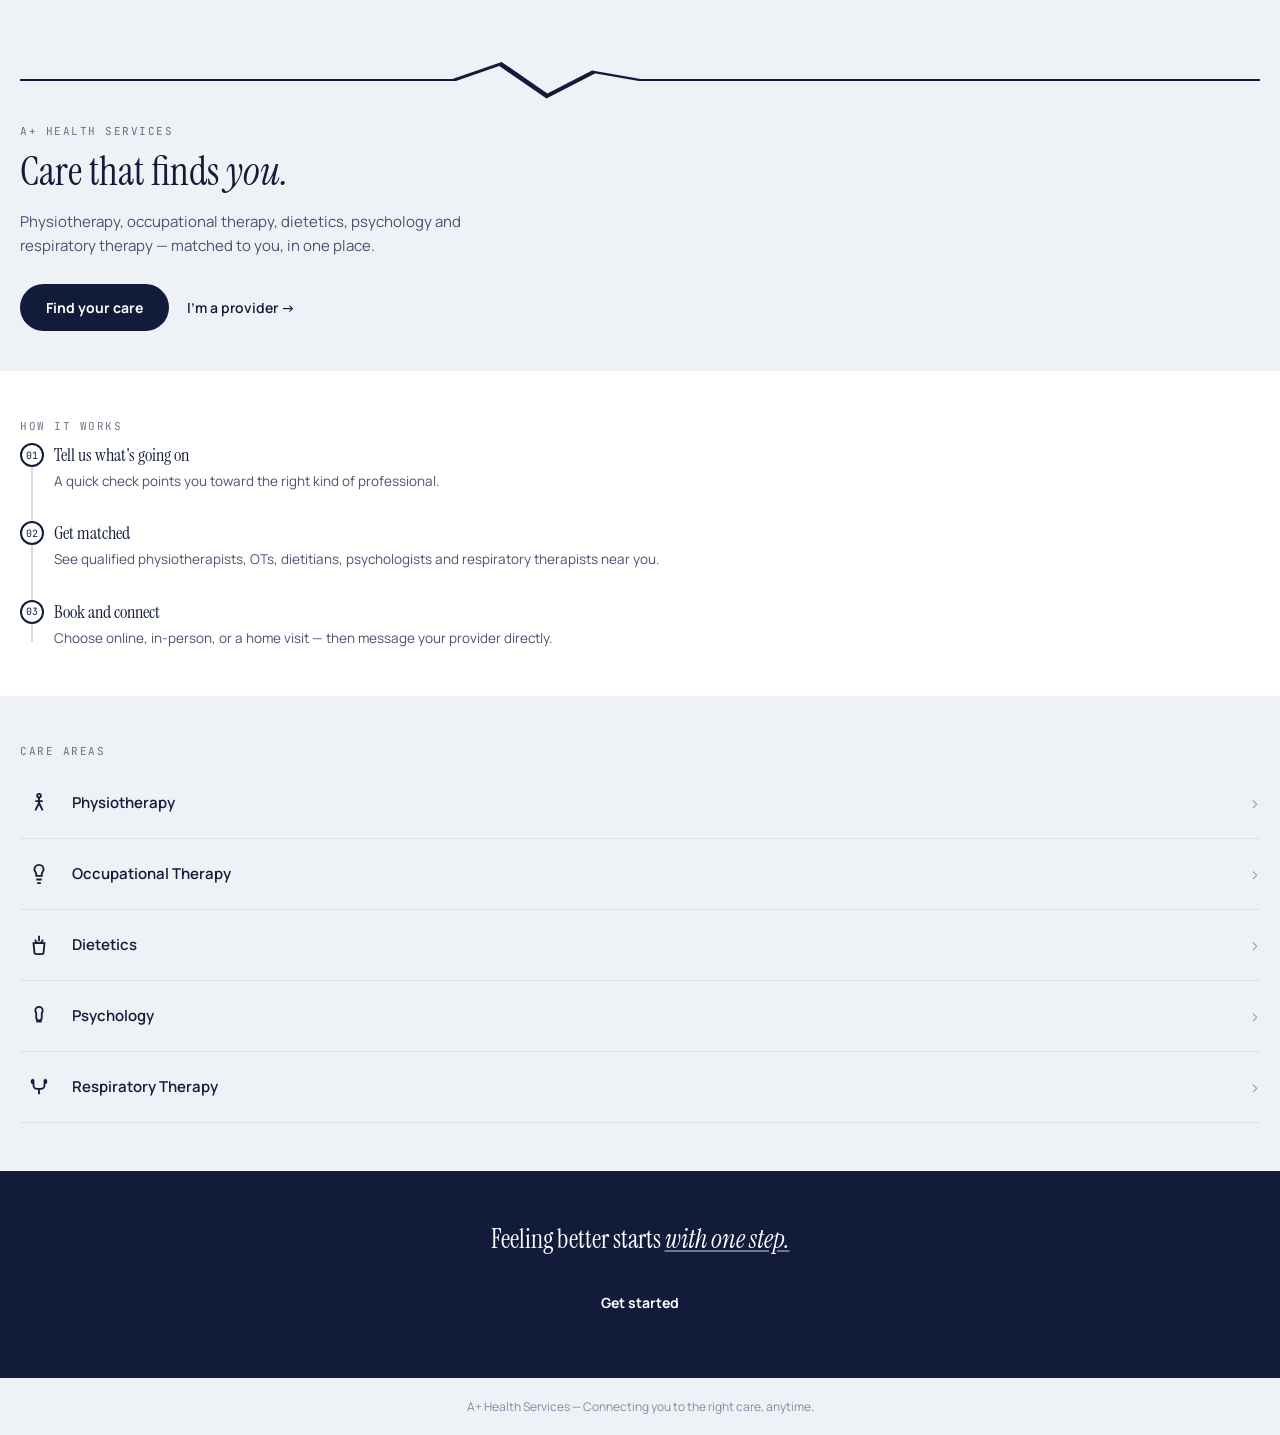
==== index.html @ b4c4f998 "Add files via upload" ====
<!DOCTYPE html>
<html lang="en">
<head>
<meta charset="UTF-8">
<meta name="viewport" content="width=device-width, initial-scale=1.0">
<link rel="icon" type="image/svg+xml" href="icon.svg">
<title>A+ Health Services</title>
<link href="https://fonts.googleapis.com/css2?family=Instrument+Serif:ital@0;1&family=Manrope:wght@400;500;600;700&family=JetBrains+Mono:wght@500&display=swap" rel="stylesheet">
<link rel="stylesheet" href="style.css">
</head>
<body class="landing">

<section class="hero">
  <svg class="pulse" viewBox="0 0 400 50" preserveAspectRatio="none">
    <path d="M0 25 H140 L155 5 L170 45 L185 15 L200 25 H400" fill="none" stroke="#131B3A" stroke-width="2.5"/>
  </svg>
  <p class="eyebrow">A+ HEALTH SERVICES</p>
  <h1>Care that finds <em>you.</em></h1>
  <p class="hero-sub">Physiotherapy, occupational therapy, dietetics, psychology and respiratory therapy — matched to you, in one place.</p>
  <div class="hero-actions">
    <a href="login.html" class="btn-primary">Find your care</a>
    <a href="provider.html" class="btn-text">I'm a provider →</a>
  </div>
</section>

<section class="journey">
  <p class="eyebrow">HOW IT WORKS</p>
  <div class="journey-line">
    <div class="step">
      <span class="num">01</span>
      <div>
        <h3>Tell us what's going on</h3>
        <p>A quick check points you toward the right kind of professional.</p>
      </div>
    </div>
    <div class="step">
      <span class="num">02</span>
      <div>
        <h3>Get matched</h3>
        <p>See qualified physiotherapists, OTs, dietitians, psychologists and respiratory therapists near you.</p>
      </div>
    </div>
    <div class="step">
      <span class="num">03</span>
      <div>
        <h3>Book and connect</h3>
        <p>Choose online, in-person, or a home visit — then message your provider directly.</p>
      </div>
    </div>
  </div>
</section>

<section class="areas">
  <p class="eyebrow">CARE AREAS</p>

  <div class="area-row">
    <span class="area-icon"><svg width="22" height="22" viewBox="0 0 24 24" fill="none" stroke="#131B3A" stroke-width="2"><circle cx="12" cy="4" r="2"/><path d="M12 6v6l-4 8M12 12l4 8M8 10h8"/></svg></span>
    <span class="area-name">Physiotherapy</span>
    <span class="chev">›</span>
  </div>

  <div class="area-row">
    <span class="area-icon"><svg width="22" height="22" viewBox="0 0 24 24" fill="none" stroke="#131B3A" stroke-width="2"><path d="M12 2a5 5 0 0 1 5 5c0 2-2 3-2 5v2H9v-2c0-2-2-3-2-5a5 5 0 0 1 5-5z"/><path d="M9 18h6M10 22h4"/></svg></span>
    <span class="area-name">Occupational Therapy</span>
    <span class="chev">›</span>
  </div>

  <div class="area-row">
    <span class="area-icon"><svg width="22" height="22" viewBox="0 0 24 24" fill="none" stroke="#131B3A" stroke-width="2"><path d="M12 2v6M8 6a4 4 0 0 0 8 0M6 10h12l-1 10a2 2 0 0 1-2 2H9a2 2 0 0 1-2-2z"/></svg></span>
    <span class="area-name">Dietetics</span>
    <span class="chev">›</span>
  </div>

  <div class="area-row">
    <span class="area-icon"><svg width="22" height="22" viewBox="0 0 24 24" fill="none" stroke="#131B3A" stroke-width="2"><path d="M12 2a4 4 0 0 1 4 4c0 1.5-1 2-1 3.5V14a3 3 0 0 1-6 0v-4.5C9 8 8 7.5 8 6a4 4 0 0 1 4-4z"/><path d="M9 18h6"/></svg></span>
    <span class="area-name">Psychology</span>
    <span class="chev">›</span>
  </div>

  <div class="area-row">
    <span class="area-icon"><svg width="22" height="22" viewBox="0 0 24 24" fill="none" stroke="#131B3A" stroke-width="2"><path d="M6 4v6a4 4 0 0 0 4 4h4a4 4 0 0 0 4-4V4M6 4a2 2 0 1 0 0 4M18 4a2 2 0 1 1 0 4M12 14v6"/></svg></span>
    <span class="area-name">Respiratory Therapy</span>
    <span class="chev">›</span>
  </div>

</section>

<section class="cta-footer">
  <h2>Feeling better starts <em>with one step.</em></h2>
  <a href="login.html" class="btn-primary">Get started</a>
</section>

<footer class="site-footer">
  <p>A+ Health Services — Connecting you to the right care, anytime.</p>
</footer>

</body>
</html>
---- style.css ----
* { box-sizing: border-box; margin: 0; padding: 0; }
body {
  font-family: 'Manrope', sans-serif;
  background: #EEF1F6;
  color: #131B3A;
}

em { font-style: italic; font-family: 'Instrument Serif', serif; color: #131B3A; }

.eyebrow {
  font-family: 'JetBrains Mono', monospace;
  font-size: 11px;
  letter-spacing: 1.5px;
  color: #131B3A;
  opacity: 0.6;
  margin-bottom: 10px;
}

/* ---------- Landing page ---------- */
.hero { padding: 60px 20px 40px; position: relative; }
.pulse { width: 100%; height: 40px; margin-bottom: 24px; display: block; }
.hero h1 {
  font-family: 'Instrument Serif', serif;
  font-size: 40px;
  font-weight: 400;
  line-height: 1.15;
  margin-bottom: 16px;
}
.hero-sub {
  font-size: 15px;
  line-height: 1.6;
  color: #4A5170;
  margin-bottom: 26px;
  max-width: 480px;
}
.hero-actions { display: flex; align-items: center; gap: 18px; flex-wrap: wrap; }

.btn-primary {
  display: inline-block;
  background: #131B3A;
  color: #FFFFFF;
  font-weight: 700;
  font-size: 14px;
  padding: 14px 26px;
  border-radius: 999px;
  text-decoration: none;
}
.btn-text {
  font-size: 14px;
  font-weight: 600;
  color: #131B3A;
  text-decoration: none;
}

.journey { background: #FFFFFF; padding: 48px 20px; }
.journey-line {
  position: relative;
  padding-left: 34px;
  margin-top: 10px;
}
.journey-line::before {
  content: '';
  position: absolute;
  left: 11px;
  top: 6px;
  bottom: 6px;
  width: 2px;
  background: #131B3A;
  opacity: 0.15;
}
.step { position: relative; margin-bottom: 30px; }
.step:last-child { margin-bottom: 0; }
.step .num {
  position: absolute;
  left: -34px;
  top: 0;
  width: 24px;
  height: 24px;
  border-radius: 50%;
  background: #FFFFFF;
  border: 2px solid #131B3A;
  display: flex;
  align-items: center;
  justify-content: center;
  font-family: 'JetBrains Mono', monospace;
  font-size: 10px;
  color: #131B3A;
}
.step h3 {
  font-family: 'Instrument Serif', serif;
  font-size: 18px;
  font-weight: 400;
  margin-bottom: 4px;
}
.step p { font-size: 13.5px; color: #4A5170; line-height: 1.5; }

.areas { padding: 48px 20px; }
.area-row {
  display: flex;
  align-items: center;
  gap: 14px;
  padding: 16px 0;
  border-bottom: 1px solid rgba(19,27,58,0.08);
}
.area-icon {
  width: 38px; height: 38px;
  background: #EEF1F6;
  border-radius: 10px;
  display: flex; align-items: center; justify-content: center;
  flex-shrink: 0;
}
.area-name { font-weight: 600; font-size: 15px; flex: 1; }
.chev { color: #9AA1BD; font-size: 18px; }

.cta-footer {
  background: #131B3A;
  color: #FFFFFF;
  text-align: center;
  padding: 52px 20px;
}
.cta-footer h2 {
  font-family: 'Instrument Serif', serif;
  font-size: 26px;
  font-weight: 400;
  margin-bottom: 22px;
  line-height: 1.3;
}
.cta-footer em { color: #FFFFFF; text-decoration: underline; text-decoration-color: rgba(255,255,255,0.4); }

.site-footer {
  text-align: center;
  padding: 20px;
  font-size: 12px;
  color: #7A8FA6;
}

/* ---------- App screens (home.html etc.) ---------- */
body:not(.landing):not(.chatpage) { padding-bottom: 70px; }

.topbar { background: #131B3A; color: white; padding: 24px 16px; }
.topbar h1 { font-family: 'Instrument Serif', serif; font-size: 24px; font-weight: 400; }
.tagline { font-size: 13px; opacity: 0.8; margin-top: 4px; }

.search { padding: 16px; }
.search input {
  width: 100%; padding: 12px; border-radius: 12px;
  border: 1px solid #ccc; font-size: 15px; font-family: 'Manrope', sans-serif;
}

.services { padding: 0 16px; }
.services h2 { font-family: 'Instrument Serif', serif; font-size: 19px; font-weight: 400; margin-bottom: 12px; }

.grid { display: grid; grid-template-columns: 1fr 1fr; gap: 12px; }
.card {
  background: white; border-radius: 14px; padding: 16px;
  text-align: center; box-shadow: 0 1px 4px rgba(0,0,0,0.06);
}
.card .icon { margin-bottom: 8px; display: flex; justify-content: center; }
.card h3 { font-family: 'Manrope', sans-serif; font-weight: 700; font-size: 14px; color: #131B3A; }

.bottomnav {
  position: fixed; bottom: 0; left: 0; right: 0;
  background: white; display: flex; justify-content: space-around;
  padding: 10px 0; border-top: 1px solid #ddd;
}
.bottomnav button {
  background: none; border: none; font-size: 12px; color: #444;
  font-family: 'Manrope', sans-serif;
}
.bottomnav-link {
  background: none; border: none; font-size: 12px; color: #444;
  font-family: 'Manrope', sans-serif; text-decoration: none;
}

/* ---------- AI Health Hub chat ---------- */
body.chatpage {
  display: flex;
  flex-direction: column;
  height: 100vh;
}
.chat-header {
  background: #131B3A;
  color: #FFFFFF;
  padding: 20px 16px;
  display: flex;
  align-items: center;
  gap: 14px;
  flex-shrink: 0;
}
.chat-header .back {
  color: #FFFFFF;
  text-decoration: none;
  font-size: 20px;
}
.chat-header h1 { font-family: 'Instrument Serif', serif; font-size: 20px; font-weight: 400; }
.chat-header .tagline { font-size: 12px; opacity: 0.75; margin-top: 2px; }

.disclaimer {
  background: #FFF4E5;
  color: #8A5A00;
  font-size: 12px;
  line-height: 1.4;
  padding: 10px 16px;
  flex-shrink: 0;
}

.chat-window {
  flex: 1;
  overflow-y: auto;
  padding: 16px;
  display: flex;
  flex-direction: column;
  gap: 12px;
}

.msg { max-width: 82%; padding: 12px 14px; border-radius: 14px; font-size: 14px; line-height: 1.5; }
.msg.ai {
  background: #FFFFFF;
  border: 1px solid rgba(19,27,58,0.08);
  align-self: flex-start;
  border-bottom-left-radius: 4px;
}
.msg.user {
  background: #131B3A;
  color: #FFFFFF;
  align-self: flex-end;
  border-bottom-right-radius: 4px;
}

.chat-input {
  display: flex;
  gap: 8px;
  padding: 12px 16px;
  background: #FFFFFF;
  border-top: 1px solid rgba(19,27,58,0.08);
  flex-shrink: 0;
}
.chat-input input {
  flex: 1;
  padding: 12px 14px;
  border-radius: 999px;
  border: 1px solid #ccc;
  font-size: 14px;
  font-family: 'Manrope', sans-serif;
}
.chat-input button {
  background: #131B3A;
  color: #FFFFFF;
  border: none;
  padding: 0 20px;
  border-radius: 999px;
  font-size: 14px;
  font-weight: 600;
  font-family: 'Manrope', sans-serif;
}
/* ---------- Booking flow ---------- */
body.bookingpage { padding-bottom: 30px; }
.booking-main { padding: 20px 16px 40px; }
.b-section { margin-bottom: 28px; }

.prof-list { display: flex; flex-direction: column; gap: 10px; margin-top: 8px; }
.prof-card {
  display: flex; justify-content: space-between; align-items: center;
  background: #FFFFFF; border: 1px solid rgba(19,27,58,0.1);
  border-radius: 12px; padding: 14px 16px; font-size: 14px; font-weight: 600;
}
.prof-card .prof-check { opacity: 0; color: #131B3A; }
.prof-card.selected { border-color: #131B3A; }
.prof-card.selected .prof-check { opacity: 1; }

.field-group { display: flex; gap: 10px; margin-top: 8px; }
.field-group input {
  flex: 1; padding: 12px; border-radius: 10px; border: 1px solid #ccc;
  font-size: 14px; font-family: 'Manrope', sans-serif;
}

.visit-toggle { display: flex; gap: 8px; margin-top: 8px; }
.toggle-option {
  flex: 1; padding: 12px; border-radius: 10px; border: 1px solid rgba(19,27,58,0.15);
  background: #FFFFFF; font-size: 13px; font-weight: 600; font-family: 'Manrope', sans-serif;
  color: #131B3A;
}
.toggle-option.active { background: #131B3A; color: #FFFFFF; border-color: #131B3A; }

.confirm-summary {
  background: #FFFFFF; border: 1px solid rgba(19,27,58,0.1);
  border-radius: 12px; padding: 16px; margin-bottom: 20px; font-size: 14px; line-height: 1.6;
}

.full-width { width: 100%; text-align: center; border: none; }
/* ---------- Health Diary ---------- */
body.diarypage { padding-bottom: 30px; }
.diary-main { padding: 20px 16px 40px; }

#painRange { width: 100%; margin-top: 8px; }
.range-value {
  font-family: 'Instrument Serif', serif;
  font-size: 24px;
  margin-top: 6px;
  color: #131B3A;
}

.mood-row { display: flex; gap: 10px; margin-top: 8px; }
.mood-btn {
  flex: 1; font-size: 22px; padding: 12px 0;
  border-radius: 12px; border: 1px solid rgba(19,27,58,0.15);
  background: #FFFFFF;
}
.mood-btn.active { background: #131B3A; border-color: #131B3A; }

#exerciseInput, #notesInput {
  width: 100%; margin-top: 8px; padding: 12px; border-radius: 10px;
  border: 1px solid #ccc; font-size: 14px; font-family: 'Manrope', sans-serif;
}
textarea#notesInput { min-height: 80px; resize: vertical; }

.entry-list { display: flex; flex-direction: column; gap: 10px; margin-top: 8px; }
.entry-card {
  background: #FFFFFF; border: 1px solid rgba(19,27,58,0.1);
  border-radius: 12px; padding: 14px 16px;
}
.entry-top { display: flex; justify-content: space-between; margin-bottom: 6px; }
.entry-date { font-size: 12px; color: #7A8FA6; }
.entry-pain { font-size: 12px; font-weight: 700; color: #131B3A; }
.entry-mood, .entry-exercise, .entry-notes { font-size: 13.5px; color: #4A5170; margin-top: 2px; }

.empty-state { font-size: 13.5px; color: #9AA1BD; }
/* ---------- Login / Signup ---------- */
body.authpage {
  min-height: 100vh;
  display: flex;
  align-items: center;
  justify-content: center;
  background: #EEF1F6;
}
.auth-wrap { width: 100%; max-width: 360px; padding: 24px; }

.auth-brand { text-align: center; margin-bottom: 24px; }
.auth-brand svg { margin-bottom: 10px; }
.auth-brand .eyebrow { justify-content: center; opacity: 0.7; }

.auth-toggle {
  display: flex; gap: 8px; margin-bottom: 24px;
  background: #FFFFFF; border-radius: 12px; padding: 4px;
}
.auth-toggle .toggle-option {
  flex: 1; border: none; padding: 10px 0; border-radius: 9px;
  font-family: 'Manrope', sans-serif; font-weight: 600; font-size: 13px;
  background: transparent; color: #131B3A;
}
.auth-toggle .toggle-option.active { background: #131B3A; color: #FFFFFF; }

.auth-form label {
  display: block; font-size: 12px; font-weight: 600; color: #4A5170;
  margin: 14px 0 6px;
}
.auth-form input {
  width: 100%; padding: 12px 14px; border-radius: 10px;
  border: 1px solid #ccc; font-size: 14px; font-family: 'Manrope', sans-serif;
}

.auth-error { color: #C0392B; font-size: 12.5px; margin-top: 10px; }

.auth-form .full-width { margin-top: 20px; }

.auth-footnote {
  text-align: center; font-size: 11.5px; color: #9AA1BD;
  margin-top: 18px; line-height: 1.5;
}
/* ---------- Provider Dashboard ---------- */
body.providerpage { padding-bottom: 30px; }
.provider-main { padding: 16px 16px 40px; }

.tab-row {
  display: flex; overflow-x: auto; gap: 6px;
  padding: 12px 16px; background: #FFFFFF; border-bottom: 1px solid rgba(19,27,58,0.08);
}
.tab-btn {
  flex-shrink: 0; padding: 8px 14px; border-radius: 999px; border: none;
  background: #EEF1F6; font-size: 12.5px; font-weight: 600; color: #131B3A;
  font-family: 'Manrope', sans-serif;
}
.tab-btn.active { background: #131B3A; color: #FFFFFF; }

.tab-panel select {
  width: 100%; padding: 12px; border-radius: 10px; border: 1px solid #ccc;
  font-size: 14px; font-family: 'Manrope', sans-serif; margin-top: 8px;
}
.tab-panel textarea {
  width: 100%; min-height: 90px; margin-top: 10px; padding: 12px;
  border-radius: 10px; border: 1px solid #ccc; font-size: 14px;
  font-family: 'Manrope', sans-serif; resize: vertical;
}
.tab-panel .btn-primary { margin-top: 12px; }
/* ---------- Profile ---------- */
body.profilepage { padding-bottom: 30px; }
.profile-main { padding: 20px 16px 40px; }

.save-note {
  text-align: center; font-size: 12.5px; color: #131B3A;
  margin-top: 10px; font-weight: 600;
}

.logout-btn {
  width: 100%; margin-top: 28px; padding: 14px;
  border-radius: 999px; border: 1px solid #C0392B;
  background: transparent; color: #C0392B;
  font-weight: 700; font-size: 14px; font-family: 'Manrope', sans-serif;
}
/* ---------- Community Health ---------- */
body.communitypage { padding-bottom: 30px; }

.filter-row {
  display: flex; gap: 8px; overflow-x: auto;
  padding: 14px 16px; background: #FFFFFF; border-bottom: 1px solid rgba(19,27,58,0.08);
}
.filter-chip {
  flex-shrink: 0; padding: 8px 14px; border-radius: 999px; border: none;
  background: #EEF1F6; font-size: 12.5px; font-weight: 600; color: #131B3A;
  font-family: 'Manrope', sans-serif;
}
.filter-chip.active { background: #131B3A; color: #FFFFFF; }

.article-main { padding: 16px; display: flex; flex-direction: column; gap: 12px; }
.article-card {
  background: #FFFFFF; border: 1px solid rgba(19,27,58,0.1);
  border-radius: 14px; padding: 16px;
}
.article-tag {
  font-family: 'JetBrains Mono', monospace; font-size: 10px;
  color: #131B3A; opacity: 0.6; letter-spacing: 0.5px;
}
.article-card h3 {
  font-family: 'Instrument Serif', serif; font-size: 18px;
  font-weight: 400; margin: 6px 0 4px;
}
.article-meta { font-size: 12px; color: #9AA1BD; }
.article-body {
  font-size: 13.5px; line-height: 1.6; color: #4A5170;
  margin-top: 12px; padding-top: 12px; border-top: 1px solid rgba(19,27,58,0.08);
}
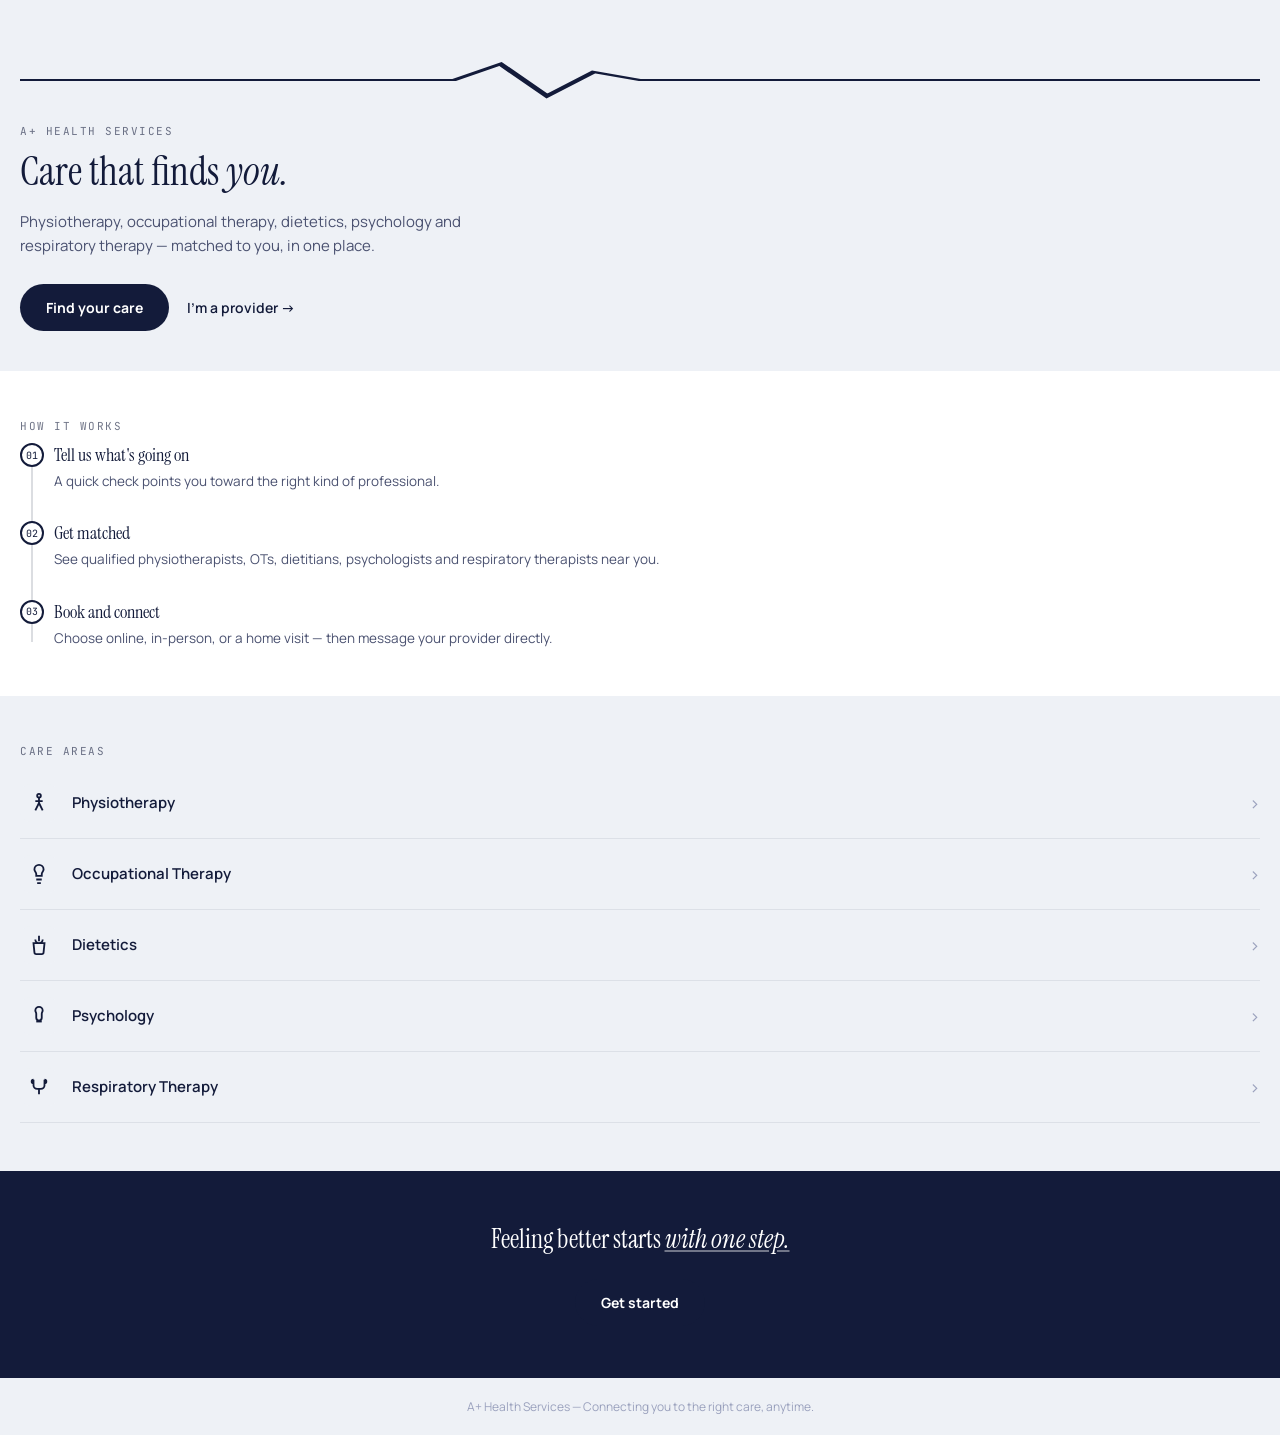
==== commit b7d7e123: "Add files via upload" ====
--- a/index.html
+++ b/index.html
@@ -4,15 +4,20 @@
 <meta charset="UTF-8">
 <meta name="viewport" content="width=device-width, initial-scale=1.0">
 <link rel="icon" type="image/svg+xml" href="icon.svg">
+<link rel="manifest" href="manifest.json">
+<meta name="theme-color" content="#131B3A">
 <title>A+ Health Services</title>
 <link href="https://fonts.googleapis.com/css2?family=Instrument+Serif:ital@0;1&family=Manrope:wght@400;500;600;700&family=JetBrains+Mono:wght@500&display=swap" rel="stylesheet">
 <link rel="stylesheet" href="style.css">
 </head>
 <body class="landing">
 
+<script src="theme.js"></script>
+<script src="pwa-register.js"></script>
+
 <section class="hero">
   <svg class="pulse" viewBox="0 0 400 50" preserveAspectRatio="none">
-    <path d="M0 25 H140 L155 5 L170 45 L185 15 L200 25 H400" fill="none" stroke="#131B3A" stroke-width="2.5"/>
+    <path d="M0 25 H140 L155 5 L170 45 L185 15 L200 25 H400" fill="none" stroke="currentColor" stroke-width="2.5"/>
   </svg>
   <p class="eyebrow">A+ HEALTH SERVICES</p>
   <h1>Care that finds <em>you.</em></h1>
@@ -54,31 +59,31 @@
   <p class="eyebrow">CARE AREAS</p>
 
   <div class="area-row">
-    <span class="area-icon"><svg width="22" height="22" viewBox="0 0 24 24" fill="none" stroke="#131B3A" stroke-width="2"><circle cx="12" cy="4" r="2"/><path d="M12 6v6l-4 8M12 12l4 8M8 10h8"/></svg></span>
+    <span class="area-icon"><svg width="22" height="22" viewBox="0 0 24 24" fill="none" stroke="currentColor" stroke-width="2"><circle cx="12" cy="4" r="2"/><path d="M12 6v6l-4 8M12 12l4 8M8 10h8"/></svg></span>
     <span class="area-name">Physiotherapy</span>
     <span class="chev">›</span>
   </div>
 
   <div class="area-row">
-    <span class="area-icon"><svg width="22" height="22" viewBox="0 0 24 24" fill="none" stroke="#131B3A" stroke-width="2"><path d="M12 2a5 5 0 0 1 5 5c0 2-2 3-2 5v2H9v-2c0-2-2-3-2-5a5 5 0 0 1 5-5z"/><path d="M9 18h6M10 22h4"/></svg></span>
+    <span class="area-icon"><svg width="22" height="22" viewBox="0 0 24 24" fill="none" stroke="currentColor" stroke-width="2"><path d="M12 2a5 5 0 0 1 5 5c0 2-2 3-2 5v2H9v-2c0-2-2-3-2-5a5 5 0 0 1 5-5z"/><path d="M9 18h6M10 22h4"/></svg></span>
     <span class="area-name">Occupational Therapy</span>
     <span class="chev">›</span>
   </div>
 
   <div class="area-row">
-    <span class="area-icon"><svg width="22" height="22" viewBox="0 0 24 24" fill="none" stroke="#131B3A" stroke-width="2"><path d="M12 2v6M8 6a4 4 0 0 0 8 0M6 10h12l-1 10a2 2 0 0 1-2 2H9a2 2 0 0 1-2-2z"/></svg></span>
+    <span class="area-icon"><svg width="22" height="22" viewBox="0 0 24 24" fill="none" stroke="currentColor" stroke-width="2"><path d="M12 2v6M8 6a4 4 0 0 0 8 0M6 10h12l-1 10a2 2 0 0 1-2 2H9a2 2 0 0 1-2-2z"/></svg></span>
     <span class="area-name">Dietetics</span>
     <span class="chev">›</span>
   </div>
 
   <div class="area-row">
-    <span class="area-icon"><svg width="22" height="22" viewBox="0 0 24 24" fill="none" stroke="#131B3A" stroke-width="2"><path d="M12 2a4 4 0 0 1 4 4c0 1.5-1 2-1 3.5V14a3 3 0 0 1-6 0v-4.5C9 8 8 7.5 8 6a4 4 0 0 1 4-4z"/><path d="M9 18h6"/></svg></span>
+    <span class="area-icon"><svg width="22" height="22" viewBox="0 0 24 24" fill="none" stroke="currentColor" stroke-width="2"><path d="M12 2a4 4 0 0 1 4 4c0 1.5-1 2-1 3.5V14a3 3 0 0 1-6 0v-4.5C9 8 8 7.5 8 6a4 4 0 0 1 4-4z"/><path d="M9 18h6"/></svg></span>
     <span class="area-name">Psychology</span>
     <span class="chev">›</span>
   </div>
 
   <div class="area-row">
-    <span class="area-icon"><svg width="22" height="22" viewBox="0 0 24 24" fill="none" stroke="#131B3A" stroke-width="2"><path d="M6 4v6a4 4 0 0 0 4 4h4a4 4 0 0 0 4-4V4M6 4a2 2 0 1 0 0 4M18 4a2 2 0 1 1 0 4M12 14v6"/></svg></span>
+    <span class="area-icon"><svg width="22" height="22" viewBox="0 0 24 24" fill="none" stroke="currentColor" stroke-width="2"><path d="M6 4v6a4 4 0 0 0 4 4h4a4 4 0 0 0 4-4V4M6 4a2 2 0 1 0 0 4M18 4a2 2 0 1 1 0 4M12 14v6"/></svg></span>
     <span class="area-name">Respiratory Therapy</span>
     <span class="chev">›</span>
   </div>
--- a/style.css
+++ b/style.css
@@ -1,17 +1,24 @@
+:root {
+  --primary: #131B3A;
+  --bg: #EEF1F6;
+  --muted: #4A5170;
+  --faint: #9AA1BD;
+}
+
 * { box-sizing: border-box; margin: 0; padding: 0; }
 body {
   font-family: 'Manrope', sans-serif;
-  background: #EEF1F6;
-  color: #131B3A;
-}
-
-em { font-style: italic; font-family: 'Instrument Serif', serif; color: #131B3A; }
+  background: var(--bg);
+  color: var(--primary);
+}
+
+em { font-style: italic; font-family: 'Instrument Serif', serif; color: var(--primary); }
 
 .eyebrow {
   font-family: 'JetBrains Mono', monospace;
   font-size: 11px;
   letter-spacing: 1.5px;
-  color: #131B3A;
+  color: var(--primary);
   opacity: 0.6;
   margin-bottom: 10px;
 }
@@ -29,7 +36,7 @@
 .hero-sub {
   font-size: 15px;
   line-height: 1.6;
-  color: #4A5170;
+  color: var(--muted);
   margin-bottom: 26px;
   max-width: 480px;
 }
@@ -37,7 +44,7 @@
 
 .btn-primary {
   display: inline-block;
-  background: #131B3A;
+  background: var(--primary);
   color: #FFFFFF;
   font-weight: 700;
   font-size: 14px;
@@ -48,96 +55,53 @@
 .btn-text {
   font-size: 14px;
   font-weight: 600;
-  color: #131B3A;
+  color: var(--primary);
   text-decoration: none;
 }
 
 .journey { background: #FFFFFF; padding: 48px 20px; }
-.journey-line {
-  position: relative;
-  padding-left: 34px;
-  margin-top: 10px;
-}
+.journey-line { position: relative; padding-left: 34px; margin-top: 10px; }
 .journey-line::before {
   content: '';
   position: absolute;
-  left: 11px;
-  top: 6px;
-  bottom: 6px;
-  width: 2px;
-  background: #131B3A;
-  opacity: 0.15;
+  left: 11px; top: 6px; bottom: 6px;
+  width: 2px; background: var(--primary); opacity: 0.15;
 }
 .step { position: relative; margin-bottom: 30px; }
 .step:last-child { margin-bottom: 0; }
 .step .num {
-  position: absolute;
-  left: -34px;
-  top: 0;
-  width: 24px;
-  height: 24px;
-  border-radius: 50%;
-  background: #FFFFFF;
-  border: 2px solid #131B3A;
-  display: flex;
-  align-items: center;
-  justify-content: center;
-  font-family: 'JetBrains Mono', monospace;
-  font-size: 10px;
-  color: #131B3A;
-}
-.step h3 {
-  font-family: 'Instrument Serif', serif;
-  font-size: 18px;
-  font-weight: 400;
-  margin-bottom: 4px;
-}
-.step p { font-size: 13.5px; color: #4A5170; line-height: 1.5; }
+  position: absolute; left: -34px; top: 0;
+  width: 24px; height: 24px; border-radius: 50%;
+  background: #FFFFFF; border: 2px solid var(--primary);
+  display: flex; align-items: center; justify-content: center;
+  font-family: 'JetBrains Mono', monospace; font-size: 10px; color: var(--primary);
+}
+.step h3 { font-family: 'Instrument Serif', serif; font-size: 18px; font-weight: 400; margin-bottom: 4px; }
+.step p { font-size: 13.5px; color: var(--muted); line-height: 1.5; }
 
 .areas { padding: 48px 20px; }
 .area-row {
-  display: flex;
-  align-items: center;
-  gap: 14px;
-  padding: 16px 0;
-  border-bottom: 1px solid rgba(19,27,58,0.08);
+  display: flex; align-items: center; gap: 14px;
+  padding: 16px 0; border-bottom: 1px solid rgba(19,27,58,0.08);
 }
 .area-icon {
-  width: 38px; height: 38px;
-  background: #EEF1F6;
-  border-radius: 10px;
-  display: flex; align-items: center; justify-content: center;
-  flex-shrink: 0;
+  width: 38px; height: 38px; background: var(--bg); border-radius: 10px;
+  display: flex; align-items: center; justify-content: center; flex-shrink: 0;
+  color: var(--primary);
 }
 .area-name { font-weight: 600; font-size: 15px; flex: 1; }
-.chev { color: #9AA1BD; font-size: 18px; }
-
-.cta-footer {
-  background: #131B3A;
-  color: #FFFFFF;
-  text-align: center;
-  padding: 52px 20px;
-}
-.cta-footer h2 {
-  font-family: 'Instrument Serif', serif;
-  font-size: 26px;
-  font-weight: 400;
-  margin-bottom: 22px;
-  line-height: 1.3;
-}
+.chev { color: var(--faint); font-size: 18px; }
+
+.cta-footer { background: var(--primary); color: #FFFFFF; text-align: center; padding: 52px 20px; }
+.cta-footer h2 { font-family: 'Instrument Serif', serif; font-size: 26px; font-weight: 400; margin-bottom: 22px; line-height: 1.3; }
 .cta-footer em { color: #FFFFFF; text-decoration: underline; text-decoration-color: rgba(255,255,255,0.4); }
 
-.site-footer {
-  text-align: center;
-  padding: 20px;
-  font-size: 12px;
-  color: #7A8FA6;
-}
+.site-footer { text-align: center; padding: 20px; font-size: 12px; color: var(--faint); }
 
 /* ---------- App screens (home.html etc.) ---------- */
 body:not(.landing):not(.chatpage) { padding-bottom: 70px; }
 
-.topbar { background: #131B3A; color: white; padding: 24px 16px; }
+.topbar { background: var(--primary); color: white; padding: 24px 16px; }
 .topbar h1 { font-family: 'Instrument Serif', serif; font-size: 24px; font-weight: 400; }
 .tagline { font-size: 13px; opacity: 0.8; margin-top: 4px; }
 
@@ -155,8 +119,8 @@
   background: white; border-radius: 14px; padding: 16px;
   text-align: center; box-shadow: 0 1px 4px rgba(0,0,0,0.06);
 }
-.card .icon { margin-bottom: 8px; display: flex; justify-content: center; }
-.card h3 { font-family: 'Manrope', sans-serif; font-weight: 700; font-size: 14px; color: #131B3A; }
+.card .icon { margin-bottom: 8px; display: flex; justify-content: center; color: var(--primary); }
+.card h3 { font-family: 'Manrope', sans-serif; font-weight: 700; font-size: 14px; color: var(--primary); }
 
 .bottomnav {
   position: fixed; bottom: 0; left: 0; right: 0;
@@ -177,32 +141,17 @@
   display: flex;
   flex-direction: column;
   height: 100vh;
+  background: linear-gradient(180deg, #FFFFFF 0%, var(--bg) 40%, #FFFFFF 100%);
 }
 .chat-header {
-  background: #131B3A;
-  color: #FFFFFF;
-  padding: 20px 16px;
-  display: flex;
-  align-items: center;
-  gap: 14px;
-  flex-shrink: 0;
-}
-.chat-header .back {
-  color: #FFFFFF;
-  text-decoration: none;
-  font-size: 20px;
-}
+  background: var(--primary); color: #FFFFFF; padding: 20px 16px;
+  display: flex; align-items: center; gap: 14px; flex-shrink: 0;
+}
+.chat-header .back { color: #FFFFFF; text-decoration: none; font-size: 20px; }
 .chat-header h1 { font-family: 'Instrument Serif', serif; font-size: 20px; font-weight: 400; }
 .chat-header .tagline { font-size: 12px; opacity: 0.75; margin-top: 2px; }
 
-.disclaimer {
-  background: #FFF4E5;
-  color: #8A5A00;
-  font-size: 12px;
-  line-height: 1.4;
-  padding: 10px 16px;
-  flex-shrink: 0;
-}
+.disclaimer { background: #FFF4E5; color: #8A5A00; font-size: 12px; line-height: 1.4; padding: 10px 16px; flex-shrink: 0; }
 
 .chat-window {
   flex: 1;
@@ -211,48 +160,18 @@
   display: flex;
   flex-direction: column;
   gap: 12px;
+  background-image: radial-gradient(circle, rgba(19,27,58,0.04) 1px, transparent 1px);
+  background-size: 20px 20px;
 }
 
 .msg { max-width: 82%; padding: 12px 14px; border-radius: 14px; font-size: 14px; line-height: 1.5; }
-.msg.ai {
-  background: #FFFFFF;
-  border: 1px solid rgba(19,27,58,0.08);
-  align-self: flex-start;
-  border-bottom-left-radius: 4px;
-}
-.msg.user {
-  background: #131B3A;
-  color: #FFFFFF;
-  align-self: flex-end;
-  border-bottom-right-radius: 4px;
-}
-
-.chat-input {
-  display: flex;
-  gap: 8px;
-  padding: 12px 16px;
-  background: #FFFFFF;
-  border-top: 1px solid rgba(19,27,58,0.08);
-  flex-shrink: 0;
-}
-.chat-input input {
-  flex: 1;
-  padding: 12px 14px;
-  border-radius: 999px;
-  border: 1px solid #ccc;
-  font-size: 14px;
-  font-family: 'Manrope', sans-serif;
-}
-.chat-input button {
-  background: #131B3A;
-  color: #FFFFFF;
-  border: none;
-  padding: 0 20px;
-  border-radius: 999px;
-  font-size: 14px;
-  font-weight: 600;
-  font-family: 'Manrope', sans-serif;
-}
+.msg.ai { background: #FFFFFF; border: 1px solid rgba(19,27,58,0.08); align-self: flex-start; border-bottom-left-radius: 4px; }
+.msg.user { background: var(--primary); color: #FFFFFF; align-self: flex-end; border-bottom-right-radius: 4px; }
+
+.chat-input { display: flex; gap: 8px; padding: 12px 16px; background: #FFFFFF; border-top: 1px solid rgba(19,27,58,0.08); flex-shrink: 0; }
+.chat-input input { flex: 1; padding: 12px 14px; border-radius: 999px; border: 1px solid #ccc; font-size: 14px; font-family: 'Manrope', sans-serif; }
+.chat-input button { background: var(--primary); color: #FFFFFF; border: none; padding: 0 20px; border-radius: 999px; font-size: 14px; font-weight: 600; font-family: 'Manrope', sans-serif; }
+
 /* ---------- Booking flow ---------- */
 body.bookingpage { padding-bottom: 30px; }
 .booking-main { padding: 20px 16px 40px; }
@@ -264,142 +183,98 @@
   background: #FFFFFF; border: 1px solid rgba(19,27,58,0.1);
   border-radius: 12px; padding: 14px 16px; font-size: 14px; font-weight: 600;
 }
-.prof-card .prof-check { opacity: 0; color: #131B3A; }
-.prof-card.selected { border-color: #131B3A; }
+.prof-card .prof-check { opacity: 0; color: var(--primary); }
+.prof-card.selected { border-color: var(--primary); }
 .prof-card.selected .prof-check { opacity: 1; }
 
 .field-group { display: flex; gap: 10px; margin-top: 8px; }
-.field-group input {
-  flex: 1; padding: 12px; border-radius: 10px; border: 1px solid #ccc;
-  font-size: 14px; font-family: 'Manrope', sans-serif;
-}
+.field-group input { flex: 1; padding: 12px; border-radius: 10px; border: 1px solid #ccc; font-size: 14px; font-family: 'Manrope', sans-serif; }
 
 .visit-toggle { display: flex; gap: 8px; margin-top: 8px; }
 .toggle-option {
   flex: 1; padding: 12px; border-radius: 10px; border: 1px solid rgba(19,27,58,0.15);
   background: #FFFFFF; font-size: 13px; font-weight: 600; font-family: 'Manrope', sans-serif;
-  color: #131B3A;
-}
-.toggle-option.active { background: #131B3A; color: #FFFFFF; border-color: #131B3A; }
-
-.confirm-summary {
-  background: #FFFFFF; border: 1px solid rgba(19,27,58,0.1);
-  border-radius: 12px; padding: 16px; margin-bottom: 20px; font-size: 14px; line-height: 1.6;
-}
+  color: var(--primary);
+}
+.toggle-option.active { background: var(--primary); color: #FFFFFF; border-color: var(--primary); }
+
+.confirm-summary { background: #FFFFFF; border: 1px solid rgba(19,27,58,0.1); border-radius: 12px; padding: 16px; margin-bottom: 20px; font-size: 14px; line-height: 1.6; }
 
 .full-width { width: 100%; text-align: center; border: none; }
+
 /* ---------- Health Diary ---------- */
 body.diarypage { padding-bottom: 30px; }
 .diary-main { padding: 20px 16px 40px; }
 
 #painRange { width: 100%; margin-top: 8px; }
-.range-value {
-  font-family: 'Instrument Serif', serif;
-  font-size: 24px;
-  margin-top: 6px;
-  color: #131B3A;
-}
+.range-value { font-family: 'Instrument Serif', serif; font-size: 24px; margin-top: 6px; color: var(--primary); }
 
 .mood-row { display: flex; gap: 10px; margin-top: 8px; }
-.mood-btn {
-  flex: 1; font-size: 22px; padding: 12px 0;
-  border-radius: 12px; border: 1px solid rgba(19,27,58,0.15);
-  background: #FFFFFF;
-}
-.mood-btn.active { background: #131B3A; border-color: #131B3A; }
-
-#exerciseInput, #notesInput {
-  width: 100%; margin-top: 8px; padding: 12px; border-radius: 10px;
-  border: 1px solid #ccc; font-size: 14px; font-family: 'Manrope', sans-serif;
-}
+.mood-btn { flex: 1; font-size: 22px; padding: 12px 0; border-radius: 12px; border: 1px solid rgba(19,27,58,0.15); background: #FFFFFF; }
+.mood-btn.active { background: var(--primary); border-color: var(--primary); }
+
+#exerciseInput, #notesInput { width: 100%; margin-top: 8px; padding: 12px; border-radius: 10px; border: 1px solid #ccc; font-size: 14px; font-family: 'Manrope', sans-serif; }
 textarea#notesInput { min-height: 80px; resize: vertical; }
 
 .entry-list { display: flex; flex-direction: column; gap: 10px; margin-top: 8px; }
-.entry-card {
-  background: #FFFFFF; border: 1px solid rgba(19,27,58,0.1);
-  border-radius: 12px; padding: 14px 16px;
-}
+.entry-card { background: #FFFFFF; border: 1px solid rgba(19,27,58,0.1); border-radius: 12px; padding: 14px 16px; }
 .entry-top { display: flex; justify-content: space-between; margin-bottom: 6px; }
-.entry-date { font-size: 12px; color: #7A8FA6; }
-.entry-pain { font-size: 12px; font-weight: 700; color: #131B3A; }
-.entry-mood, .entry-exercise, .entry-notes { font-size: 13.5px; color: #4A5170; margin-top: 2px; }
-
-.empty-state { font-size: 13.5px; color: #9AA1BD; }
+.entry-date { font-size: 12px; color: var(--faint); }
+.entry-pain { font-size: 12px; font-weight: 700; color: var(--primary); }
+.entry-mood, .entry-exercise, .entry-notes { font-size: 13.5px; color: var(--muted); margin-top: 2px; }
+
+.empty-state { font-size: 13.5px; color: var(--faint); }
+
 /* ---------- Login / Signup ---------- */
-body.authpage {
-  min-height: 100vh;
-  display: flex;
-  align-items: center;
-  justify-content: center;
-  background: #EEF1F6;
-}
+body.authpage { min-height: 100vh; display: flex; align-items: center; justify-content: center; background: var(--bg); }
 .auth-wrap { width: 100%; max-width: 360px; padding: 24px; }
 
 .auth-brand { text-align: center; margin-bottom: 24px; }
 .auth-brand svg { margin-bottom: 10px; }
 .auth-brand .eyebrow { justify-content: center; opacity: 0.7; }
 
-.auth-toggle {
-  display: flex; gap: 8px; margin-bottom: 24px;
-  background: #FFFFFF; border-radius: 12px; padding: 4px;
-}
+.auth-toggle { display: flex; gap: 8px; margin-bottom: 24px; background: #FFFFFF; border-radius: 12px; padding: 4px; }
 .auth-toggle .toggle-option {
   flex: 1; border: none; padding: 10px 0; border-radius: 9px;
   font-family: 'Manrope', sans-serif; font-weight: 600; font-size: 13px;
-  background: transparent; color: #131B3A;
-}
-.auth-toggle .toggle-option.active { background: #131B3A; color: #FFFFFF; }
-
-.auth-form label {
-  display: block; font-size: 12px; font-weight: 600; color: #4A5170;
-  margin: 14px 0 6px;
-}
-.auth-form input {
-  width: 100%; padding: 12px 14px; border-radius: 10px;
-  border: 1px solid #ccc; font-size: 14px; font-family: 'Manrope', sans-serif;
-}
+  background: transparent; color: var(--primary);
+}
+.auth-toggle .toggle-option.active { background: var(--primary); color: #FFFFFF; }
+
+.auth-form label { display: block; font-size: 12px; font-weight: 600; color: var(--muted); margin: 14px 0 6px; }
+.auth-form input { width: 100%; padding: 12px 14px; border-radius: 10px; border: 1px solid #ccc; font-size: 14px; font-family: 'Manrope', sans-serif; }
 
 .auth-error { color: #C0392B; font-size: 12.5px; margin-top: 10px; }
 
 .auth-form .full-width { margin-top: 20px; }
 
-.auth-footnote {
-  text-align: center; font-size: 11.5px; color: #9AA1BD;
-  margin-top: 18px; line-height: 1.5;
-}
+.auth-footnote { text-align: center; font-size: 11.5px; color: var(--faint); margin-top: 18px; line-height: 1.5; }
+
 /* ---------- Provider Dashboard ---------- */
 body.providerpage { padding-bottom: 30px; }
 .provider-main { padding: 16px 16px 40px; }
 
-.tab-row {
-  display: flex; overflow-x: auto; gap: 6px;
-  padding: 12px 16px; background: #FFFFFF; border-bottom: 1px solid rgba(19,27,58,0.08);
-}
+.tab-row { display: flex; overflow-x: auto; gap: 6px; padding: 12px 16px; background: #FFFFFF; border-bottom: 1px solid rgba(19,27,58,0.08); }
 .tab-btn {
   flex-shrink: 0; padding: 8px 14px; border-radius: 999px; border: none;
-  background: #EEF1F6; font-size: 12.5px; font-weight: 600; color: #131B3A;
-  font-family: 'Manrope', sans-serif;
-}
-.tab-btn.active { background: #131B3A; color: #FFFFFF; }
-
-.tab-panel select {
-  width: 100%; padding: 12px; border-radius: 10px; border: 1px solid #ccc;
-  font-size: 14px; font-family: 'Manrope', sans-serif; margin-top: 8px;
-}
+  background: var(--bg); font-size: 12.5px; font-weight: 600; color: var(--primary);
+  font-family: 'Manrope', sans-serif;
+}
+.tab-btn.active { background: var(--primary); color: #FFFFFF; }
+
+.tab-panel select { width: 100%; padding: 12px; border-radius: 10px; border: 1px solid #ccc; font-size: 14px; font-family: 'Manrope', sans-serif; margin-top: 8px; }
 .tab-panel textarea {
   width: 100%; min-height: 90px; margin-top: 10px; padding: 12px;
   border-radius: 10px; border: 1px solid #ccc; font-size: 14px;
   font-family: 'Manrope', sans-serif; resize: vertical;
 }
 .tab-panel .btn-primary { margin-top: 12px; }
+
 /* ---------- Profile ---------- */
 body.profilepage { padding-bottom: 30px; }
 .profile-main { padding: 20px 16px 40px; }
 
-.save-note {
-  text-align: center; font-size: 12.5px; color: #131B3A;
-  margin-top: 10px; font-weight: 600;
-}
+.save-note { text-align: center; font-size: 12.5px; color: var(--primary); margin-top: 10px; font-weight: 600; }
 
 .logout-btn {
   width: 100%; margin-top: 28px; padding: 14px;
@@ -407,35 +282,169 @@
   background: transparent; color: #C0392B;
   font-weight: 700; font-size: 14px; font-family: 'Manrope', sans-serif;
 }
+
 /* ---------- Community Health ---------- */
 body.communitypage { padding-bottom: 30px; }
 
-.filter-row {
-  display: flex; gap: 8px; overflow-x: auto;
-  padding: 14px 16px; background: #FFFFFF; border-bottom: 1px solid rgba(19,27,58,0.08);
-}
+.filter-row { display: flex; gap: 8px; overflow-x: auto; padding: 14px 16px; background: #FFFFFF; border-bottom: 1px solid rgba(19,27,58,0.08); }
 .filter-chip {
   flex-shrink: 0; padding: 8px 14px; border-radius: 999px; border: none;
-  background: #EEF1F6; font-size: 12.5px; font-weight: 600; color: #131B3A;
-  font-family: 'Manrope', sans-serif;
-}
-.filter-chip.active { background: #131B3A; color: #FFFFFF; }
+  background: var(--bg); font-size: 12.5px; font-weight: 600; color: var(--primary);
+  font-family: 'Manrope', sans-serif;
+}
+.filter-chip.active { background: var(--primary); color: #FFFFFF; }
 
 .article-main { padding: 16px; display: flex; flex-direction: column; gap: 12px; }
-.article-card {
+.article-card { background: #FFFFFF; border: 1px solid rgba(19,27,58,0.1); border-radius: 14px; padding: 16px; }
+.article-tag { font-family: 'JetBrains Mono', monospace; font-size: 10px; color: var(--primary); opacity: 0.6; letter-spacing: 0.5px; }
+.article-card h3 { font-family: 'Instrument Serif', serif; font-size: 18px; font-weight: 400; margin: 6px 0 4px; }
+.article-meta { font-size: 12px; color: var(--faint); }
+.article-body { font-size: 13.5px; line-height: 1.6; color: var(--muted); margin-top: 12px; padding-top: 12px; border-top: 1px solid rgba(19,27,58,0.08); }
+
+.symptom-banner {
+  display: flex; justify-content: space-between; align-items: center;
+  margin: 0 16px 16px; padding: 14px 16px;
+  background: var(--primary); color: #FFFFFF;
+  border-radius: 12px; text-decoration: none;
+  font-size: 13.5px; font-weight: 600;
+  font-family: 'Manrope', sans-serif;
+}
+
+/* ---------- Symptom Checker ---------- */
+body.symptompage { padding-bottom: 30px; }
+.symptom-main { padding: 24px 16px 40px; }
+
+.sym-step { display: none; }
+.sym-step.active { display: block; }
+.sym-step h2 { font-family: 'Instrument Serif', serif; font-size: 22px; font-weight: 400; margin: 6px 0 20px; }
+
+.sym-options { display: flex; flex-direction: column; gap: 10px; }
+.sym-opt {
+  text-align: left; padding: 16px; border-radius: 12px;
+  border: 1px solid rgba(19,27,58,0.12); background: #FFFFFF;
+  font-size: 14px; font-weight: 600; color: var(--primary);
+  font-family: 'Manrope', sans-serif;
+}
+.sym-opt:active { background: var(--bg); }
+
+.sym-result { background: #FFFFFF; border: 1px solid rgba(19,27,58,0.1); border-radius: 14px; padding: 20px; }
+.sym-result h3 { font-family: 'Instrument Serif', serif; font-size: 20px; font-weight: 400; margin-bottom: 8px; }
+.sym-result p { font-size: 14px; color: var(--muted); line-height: 1.5; }
+
+.sym-urgent { margin-top: 12px; background: #FFF4E5; color: #8A5A00; padding: 10px 12px; border-radius: 8px; font-size: 13px !important; }
+
+/* ---------- Provider Profile Photo ---------- */
+.provider-avatar {
+  width: 40px; height: 40px; border-radius: 50%;
+  background: rgba(255,255,255,0.15);
+  display: flex; align-items: center; justify-content: center;
+  overflow: hidden; flex-shrink: 0;
+}
+.provider-avatar img { width: 100%; height: 100%; object-fit: cover; }
+.provider-avatar span { font-family: 'Instrument Serif', serif; font-size: 18px; color: #FFFFFF; }
+
+.photo-upload-row { display: flex; align-items: center; gap: 16px; margin-top: 8px; }
+.photo-preview {
+  width: 72px; height: 72px; border-radius: 50%;
+  background: var(--bg); border: 1px dashed rgba(19,27,58,0.25);
+  display: flex; align-items: center; justify-content: center;
+  overflow: hidden; flex-shrink: 0;
+}
+.photo-preview img { width: 100%; height: 100%; object-fit: cover; }
+.photo-preview span { font-size: 10px; color: var(--faint); text-align: center; padding: 4px; }
+.photo-upload-btn { padding: 10px 18px; font-size: 13px; cursor: pointer; }
+
+#providerNameInput, #providerSpecialtyInput, #providerBioInput {
+  width: 100%; margin-top: 8px; padding: 12px; border-radius: 10px;
+  border: 1px solid #ccc; font-size: 14px; font-family: 'Manrope', sans-serif;
+}
+textarea#providerBioInput { min-height: 80px; resize: vertical; }
+
+/* ---------- Theme picker ---------- */
+.theme-row { display: flex; gap: 12px; margin-top: 8px; }
+.theme-swatch {
+  width: 44px; height: 44px; border-radius: 50%;
+  border: 2px solid transparent; cursor: pointer;
+}
+.theme-swatch.active { border-color: var(--primary); }
+
+.empty-state { grid-column: 1 / -1; text-align: center; padding: 20px; font-size: 13.5px; color: var(--faint); }
+
+/* ---------- Assessments ---------- */
+.assess-fields { margin-top: 12px; display: flex; flex-direction: column; gap: 12px; }
+.assess-label { font-size: 12px; font-weight: 600; color: var(--muted); }
+.assess-fields input, .assess-fields textarea {
+  width: 100%; padding: 12px; border-radius: 10px;
+  border: 1px solid #ccc; font-size: 14px; font-family: 'Manrope', sans-serif;
+}
+.assess-fields textarea { min-height: 70px; resize: vertical; }
+
+/* ---------- Language picker ---------- */
+.lang-row { display: flex; gap: 8px; margin-top: 8px; }
+.lang-opt {
+  flex: 1; padding: 10px; border-radius: 10px; border: 1px solid rgba(19,27,58,0.15);
+  background: #FFFFFF; font-size: 13px; font-weight: 600; color: var(--primary);
+  font-family: 'Manrope', sans-serif;
+}
+.lang-opt.active { background: var(--primary); color: #FFFFFF; border-color: var(--primary); }
+
+/* ---------- Dependents ---------- */
+.dependent-form { margin-top: 12px; display: flex; flex-direction: column; gap: 10px; }
+.dependent-form input, .dependent-form textarea {
+  width: 100%; padding: 12px; border-radius: 10px;
+  border: 1px solid #ccc; font-size: 14px; font-family: 'Manrope', sans-serif;
+}
+.dependent-form textarea { min-height: 70px; resize: vertical; }
+.remove-dep-btn {
+  margin-top: 8px; background: none; border: none; color: #C0392B;
+  font-size: 12px; font-weight: 600; font-family: 'Manrope', sans-serif;
+}
+
+/* ---------- Nearby Provider Map ---------- */
+body.nearbypage { padding-bottom: 30px; }
+
+#map { width: 100%; height: 45vh; }
+
+.nearby-list { padding: 16px; }
+.nearby-card { position: relative; }
+
+.user-marker { background: transparent; }
+.user-dot {
+  width: 16px; height: 16px; border-radius: 50%;
+  background: var(--primary); border: 3px solid #FFFFFF;
+  box-shadow: 0 0 0 2px var(--primary);
+}
+
+/* ---------- Medication Reminders ---------- */
+body.medpage { padding-bottom: 30px; }
+.med-main { padding: 20px 16px 40px; }
+
+#medName, #medDosage { width: 100%; margin-top: 8px; padding: 12px; border-radius: 10px; border: 1px solid #ccc; font-size: 14px; font-family: 'Manrope', sans-serif; }
+
+.time-list { margin-top: 8px; display: flex; flex-direction: column; gap: 8px; }
+.time-row { display: flex; gap: 8px; align-items: center; }
+.time-row input { flex: 1; padding: 12px; border-radius: 10px; border: 1px solid #ccc; font-size: 14px; }
+.remove-time-btn {
+  width: 36px; height: 36px; border-radius: 10px; border: 1px solid rgba(19,27,58,0.15);
+  background: #FFFFFF; color: #C0392B; font-size: 14px;
+}
+
+.delete-med-btn {
+  background: none; border: none; color: #C0392B; font-size: 12px; font-weight: 600;
+  font-family: 'Manrope', sans-serif;
+}
+
+/* ---------- Reviews & Ratings ---------- */
+.review-section {
   background: #FFFFFF; border: 1px solid rgba(19,27,58,0.1);
-  border-radius: 14px; padding: 16px;
-}
-.article-tag {
-  font-family: 'JetBrains Mono', monospace; font-size: 10px;
-  color: #131B3A; opacity: 0.6; letter-spacing: 0.5px;
-}
-.article-card h3 {
-  font-family: 'Instrument Serif', serif; font-size: 18px;
-  font-weight: 400; margin: 6px 0 4px;
-}
-.article-meta { font-size: 12px; color: #9AA1BD; }
-.article-body {
-  font-size: 13.5px; line-height: 1.6; color: #4A5170;
-  margin-top: 12px; padding-top: 12px; border-top: 1px solid rgba(19,27,58,0.08);
-}+  border-radius: 12px; padding: 16px; margin-bottom: 20px;
+}
+.star-row { display: flex; gap: 8px; margin: 10px 0; font-size: 28px; }
+.star { color: rgba(19,27,58,0.2); cursor: pointer; }
+.star.filled { color: #E8B923; }
+#reviewText {
+  width: 100%; min-height: 70px; margin-top: 8px; padding: 12px;
+  border-radius: 10px; border: 1px solid #ccc; font-size: 14px;
+  font-family: 'Manrope', sans-serif; resize: vertical;
+}
+.prof-rating { font-size: 12px; color: var(--muted); margin: 0 10px; }
